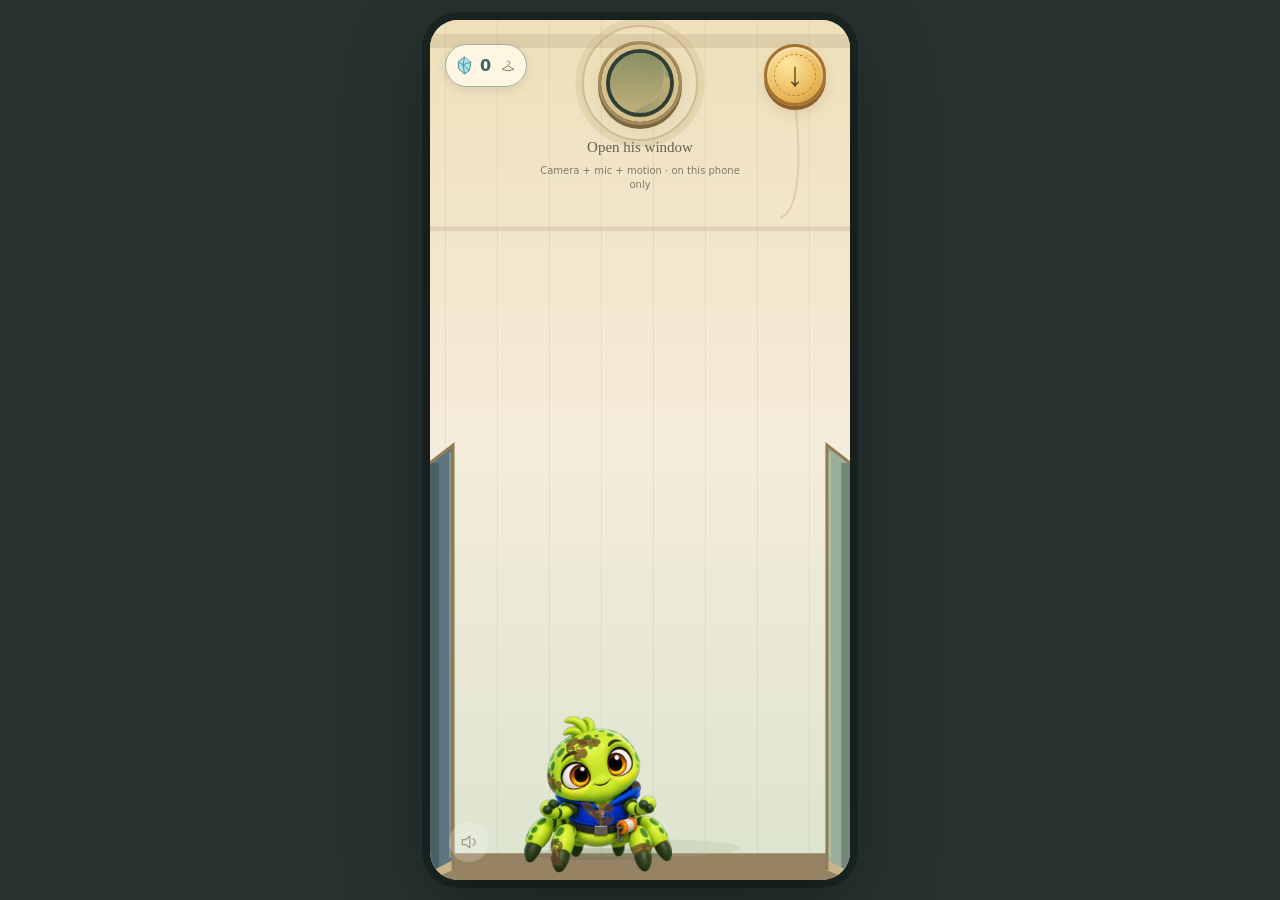
==== index.html @ c440d791 "Stock Byte’s wardrobe, reciprocal toys and crystal collection" ====
<!doctype html>
<html lang="en">
<head>
  <meta charset="utf-8">
  <meta name="viewport" content="width=device-width, initial-scale=1, maximum-scale=1, user-scalable=no, viewport-fit=cover">
  <meta name="theme-color" content="#efe7d8">
  <meta name="description" content="A little creature with a home, a quiet nook, a bathroom, a kitchen with biscuits to steal, and somewhere above.">
  <title>Spider Byte · Sunburn VIII</title>
  <link rel="stylesheet" href="style.css">
</head>
<body>
  <main id="playground" aria-label="Spider Byte's home">
    <canvas id="scene" aria-label="Spider Byte's connected home and the world above"></canvas>
    <button id="gravity-toggle" type="button" aria-pressed="false" aria-label="Let Byte feel your phone's gravity">
      <span class="gravity-arrow" aria-hidden="true">↓</span>
      <span id="gravity-label" class="sr-only">SCREEN OWNS DOWN</span>
    </button>
    <div id="gravity-status" role="status" aria-live="polite"></div>
    <button id="sound-toggle" type="button" aria-pressed="true" aria-label="Mute Byte's sounds">
      <svg viewBox="0 0 24 24" aria-hidden="true"><path d="M4 9h4l5-4v14l-5-4H4z M17 8q5 4 0 8"/><path class="mute-line" d="M3 3l18 18"/></svg>
    </button>
    <section id="room-port" aria-label="Byte’s window into your room">
      <button id="room-window" type="button" aria-pressed="false">
        <video id="room-view" muted autoplay playsinline aria-hidden="true"></video>
        <span class="shutter" aria-hidden="true"><i></i><i></i><i></i></span>
        <span class="ear-ring" aria-hidden="true"></span>
      </button>
      <p id="room-caption"></p>
      <div id="room-fallback" hidden><button type="button" data-sense="camera">Light only</button><button type="button" data-sense="audio">Sound only</button></div>
    </section>
    <button id="crystal-wallet" type="button" aria-label="Open Byte's wardrobe"><svg viewBox="0 0 24 28" aria-hidden="true"><path d="m12 2 9 7-2 12-7 5-8-7L3 9z"/><path d="m12 2-2 11 11-4M3 9l7 4 2 13m-2-13 9 8"/></svg><span id="crystal-balance">0</span><svg class="wallet-bag" viewBox="0 0 24 24" aria-hidden="true"><path d="M10 6a3 3 0 0 1 5 2c0 2-3 2-3 4L3 18q9 4 18 0l-9-6"/></svg><small id="run-crystals" hidden></small></button>
    <dialog id="crystal-shop" aria-labelledby="shop-title">
      <div class="shop-window"><header><div><p class="shop-eyebrow">SMALL THINGS. BIG PERSONALITY.</p><h2 id="shop-title">Little treasures</h2></div><button id="shop-close" type="button" aria-label="Close collection">×</button></header>
      <div class="shop-wallet"><span>◇</span> <strong id="shop-balance">0</strong><span>crystals</span></div>
      <div class="wardrobe-stage"><canvas id="wardrobe-preview" width="240" height="250" aria-label="Preview of Byte’s selected outfit"></canvas></div>
      <nav id="treasure-tabs" aria-label="Treasure categories"></nav><div id="shop-items"></div><p id="shop-status" role="status" aria-live="polite"></p><footer>Climb for crystals. Keep the memories.<br>Every five in one climb brings a fragment home.</footer></div>
    </dialog>
    <div id="arrival" role="status"><span>Spider Byte</span><i></i><i></i><i></i></div>
  </main>
  <script src="room.js"></script>
  <script src="home.js"></script>
  <script src="crystal.js"></script>
  <script src="bathroom.js"></script>
  <script src="kitchen.js"></script>
  <script src="catalogue.js"></script>
  <script src="possessions.js"></script>
  <script src="economy.js"></script>
  <script src="game.js"></script>
</body>
</html>
---- style.css ----
* { box-sizing: border-box; }
html, body { margin: 0; width: 100%; height: 100%; overflow: hidden; }
body { background: #263330; display:flex; align-items:center; justify-content:center; overscroll-behavior:none; -webkit-user-select:none; user-select:none; -webkit-tap-highlight-color:transparent; touch-action:none; }
#playground { position:relative; width:100%; height:100%; height:100dvh; overflow:hidden; background:#efe7d8; isolation:isolate; }
canvas { display:block; width:100%; height:100%; touch-action:none; }
#crystal-scenery { position:absolute; inset:0; z-index:0; display:none; pointer-events:none; }
.crystal-sky, .crystal-optical, .crystal-band { position:absolute; left:0; top:0; pointer-events:none; }
.crystal-sky, .crystal-material { will-change:transform; transform-origin:0 0; }
.crystal-material { position:absolute; inset:0; pointer-events:none; }
#scene { position:relative; z-index:1; }
body.obby-away #crystal-scenery { display:block; }
button { -webkit-tap-highlight-color:transparent; touch-action:manipulation; cursor:pointer; }
#gravity-toggle { position:absolute; z-index:2; top:max(24px,env(safe-area-inset-top)); right:max(24px,env(safe-area-inset-right)); width:62px; height:62px; padding:0; border:3px solid #a4712e; border-radius:50%; background:radial-gradient(circle at 38% 30%,#ffe7a0,#e9b757 64%,#c98b32); box-shadow:0 4px 0 #8a602e,0 7px 14px #8b642c30,inset 0 2px 3px #fff9; color:#614727; font:500 34px/1 Georgia,serif; transition:background .25s,box-shadow .25s; }
#gravity-toggle:before { content:''; position:absolute; inset:7px; border:1px dashed #b98136; border-radius:50%; }
#gravity-toggle[aria-pressed=true] { background:radial-gradient(circle at 38% 30%,#d5f0e4,#82b5ab 64%,#538780); border-color:#3b6c64; box-shadow:0 4px 0 #31544f,0 7px 14px #375b4f30,inset 0 2px 3px #fff9; color:#294e48; }
#gravity-toggle[aria-pressed=true]:before { border-color:#5b9086; }
#gravity-toggle:active { transform:translateY(2px); }
#gravity-toggle.gravity-loose { z-index:4; will-change:left,top; }
#gravity-toggle.gravity-loose:active { transform:none; }
.gravity-arrow { display:block; transform:rotate(var(--down-angle,0deg)); }
#gravity-status { position:absolute; z-index:5; top:max(99px,calc(env(safe-area-inset-top) + 77px)); right:24px; width:170px; padding:9px 12px; border-radius:12px; background:#fff8e9eb; color:#655743; font:500 12px/1.4 system-ui,sans-serif; box-shadow:0 2px 12px #47392115; pointer-events:none; }
#gravity-status:empty { display:none; }
#sound-toggle { position:absolute; z-index:2; left:max(19px,env(safe-area-inset-left)); bottom:max(18px,env(safe-area-inset-bottom)); width:40px; height:40px; padding:10px; border:0; border-radius:50%; background:#fff5; color:#756f5d; opacity:.62; }
#sound-toggle svg { width:100%; height:100%; fill:none; stroke:currentColor; stroke-width:1.5; stroke-linecap:round; stroke-linejoin:round; }
.mute-line { display:none; }
#sound-toggle[aria-pressed=false] .mute-line { display:block; }
button:focus-visible { outline:3px solid #3a7568; outline-offset:5px; }
body.obby-away #gravity-toggle,body.obby-away #gravity-status { display:none; }
#arrival { position:absolute; inset:0; display:flex; gap:7px; align-items:center; justify-content:center; background:#efe7d8; color:#71684f; font:500 17px Georgia,serif; transition:opacity .4s; pointer-events:none; }
#arrival span { margin-right:8px; }
#arrival i { width:3px; height:3px; background:#968361; border-radius:50%; animation:arrive 1.2s infinite ease-in-out; }
#arrival i:nth-child(3) { animation-delay:.15s; } #arrival i:nth-child(4) { animation-delay:.3s; }
#arrival.ready { opacity:0; }
.sr-only { position:absolute; width:1px; height:1px; padding:0; margin:-1px; overflow:hidden; clip:rect(0,0,0,0); white-space:nowrap; border:0; }
@keyframes arrive { 50% { transform:translateY(-4px); opacity:.4; } }
@media(min-width:650px) { #playground { width:420px; height:min(860px,calc(100dvh - 36px)); border-radius:28px; box-shadow:0 26px 90px #0005,0 0 0 8px #1b2623; } }
@media(prefers-reduced-motion:reduce) { #arrival i { animation:none; } }

#room-port { position:absolute; z-index:5; top:max(21px,env(safe-area-inset-top)); left:50%; transform:translateX(-50%); width:220px; text-align:center; pointer-events:none; }
#room-window { display:block; position:relative; width:84px; height:84px; margin:0 auto; padding:0; overflow:visible; border:3px solid #a78c59; border-radius:50%; background:#303f36; color:#eadca6; box-shadow:0 4px 0 #796740,0 7px 20px #5b5c3520,inset 0 0 0 5px #d5c18e; pointer-events:auto; }
#room-view { position:absolute; inset:4px; width:70px; height:70px; border-radius:50%; object-fit:cover; transform:scaleX(-1); opacity:0; filter:blur(1px) saturate(.8); transition:opacity .6s; }
.room-camera #room-view { opacity:1; }
.shutter { position:absolute; inset:9px; overflow:hidden; border-radius:50%; background:radial-gradient(circle,#14201e,#53654f); transition:opacity .5s; }
.shutter i { position:absolute; left:12px; top:-6px; width:55px; height:68px; background:linear-gradient(125deg,#c7b47c,#7d895f); border:1px solid #dfd2a550; border-radius:4px 36px 4px 36px; transform-origin:20px 38px; transform:rotate(0deg); }
.shutter i:nth-child(2) { transform:rotate(120deg); }.shutter i:nth-child(3) { transform:rotate(240deg); }
#room-window.open .shutter { opacity:0; pointer-events:none; }
#room-window.open { background:radial-gradient(circle,var(--window-color,#cbac75),#4b5a45); }
.ear-ring { position:absolute; inset:-8px; border:1px solid #b8965e; opacity:0; border-radius:50%; transform:scale(calc(1 + var(--listen,0) * .28)); }
#room-window.open .ear-ring { opacity:calc(.16 + var(--listen,0) * .65); }
#room-window.pending { animation:window-wait 1.4s infinite ease-in-out; }
#room-caption { margin:13px 0 0; color:#695f48; font:500 15px/1.3 Georgia,serif; text-shadow:0 1px 5px #fff8; }
#room-caption small { display:block; margin-top:6px; font:10px/1.4 system-ui,sans-serif; color:#81775f; }
.room-open #room-caption { animation:caption-rest 6s forwards; }
#room-window:focus-visible + #room-caption { animation:none; opacity:1; }
#room-fallback { margin-top:10px; pointer-events:auto; }
#room-fallback[hidden] { display:none; }
#room-fallback button { padding:7px 11px; margin:0 3px; border:1px solid #c4b68e; border-radius:20px; background:#fff9e9; font:11px system-ui,sans-serif; color:#665d48; }
body.obby-away #room-window { width:42px; height:42px; border-width:2px; }
body.obby-away #room-view { inset:3px; width:32px; height:32px; }
body.obby-away .shutter { inset:5px; }
body.obby-away #room-caption,body.obby-away #room-fallback { display:none; }
#sound-toggle { z-index:6; }
@keyframes window-wait { 50% { opacity:.65; } }
@keyframes caption-rest { 0%,65% { opacity:1; } 100% { opacity:0; } }

.room-partial #room-caption { animation:none; opacity:1; }
body.obby-away #room-port { top:auto; bottom:max(18px,env(safe-area-inset-bottom)); right:max(18px,env(safe-area-inset-right)); left:auto; transform:none; width:42px; }
body.obby-away #room-port { display:none; }

/* Bathroom masonry is cached once; Byte, fixtures and water retain native-DPR rendering. */
#bathroom-scenery { position:absolute; inset:0; width:100%; height:100%; z-index:0; display:none; pointer-events:none; }
body.bathroom-here:not(.obby-away) #bathroom-scenery { display:block; }
#kitchen-scenery { position:absolute; inset:0; width:100%; height:100%; z-index:0; display:none; pointer-events:none; }
body.kitchen-here:not(.obby-away) #kitchen-scenery { display:block; }

/* Small abstract wallet; the shop is deliberate UI while the home remains physical. */
#crystal-wallet { position:absolute; z-index:7; top:max(24px,env(safe-area-inset-top)); left:max(15px,env(safe-area-inset-left)); height:43px; min-width:82px; padding:7px 10px; display:flex; align-items:center; gap:7px; border:1px solid #9daf9d; border-radius:22px; background:#fff8e5ee; color:#3b646a; box-shadow:0 3px 10px #293e4320; font:600 16px/1 system-ui,sans-serif; font-variant-numeric:tabular-nums; }
#crystal-wallet svg { width:17px; height:23px; fill:#a7e5e6; stroke:#538e98; stroke-width:1.4; stroke-linejoin:round; }
.wallet-bag { margin-left:2px; }
#crystal-wallet .wallet-bag { width:16px; height:21px; fill:none; stroke:#8f866e; stroke-width:1.5; }
#run-crystals { position:absolute; top:47px; left:10px; letter-spacing:3px; font-size:9px; color:#e4fff1; text-shadow:0 1px 3px #345966; }
#run-crystals[hidden] { display:none; }
#crystal-wallet:after { content:attr(data-receipt); position:absolute; top:42px; left:0; width:120px; font:600 12px/1.3 system-ui,sans-serif; color:#effff0; text-shadow:0 1px 4px #274b56; opacity:0; pointer-events:none; }
#crystal-wallet.earned:after { animation:wallet-receipt .9s ease-out both; }
body.obby-away .wallet-bag { display:none; }
body.obby-away #crystal-wallet { background:#e1f5efdc; min-width:65px; cursor:default; }
@keyframes wallet-receipt { 0% { transform:translateY(5px); opacity:0; } 20%,65% { opacity:1; } 100% { transform:translateY(-5px); opacity:0; } }
#crystal-shop { box-sizing:border-box; width:min(390px,calc(100vw - 24px)); max-height:calc(100dvh - 32px); padding:0; border:1px solid #bfbea2; border-radius:25px; background:#faf4e5; color:#3d5149; box-shadow:0 20px 70px #172d3860; touch-action:pan-y; overflow:auto; }
#crystal-shop::backdrop { background:#2039328c; }
.shop-window { padding:22px 20px 14px; }
.shop-window header { display:flex; justify-content:space-between; align-items:center; gap:15px; }
.shop-eyebrow { margin:0 0 6px; letter-spacing:2px; font:600 9px/1.2 system-ui,sans-serif; color:#7f8d7a; }
.shop-window h2 { margin:0; font:500 28px/1.15 Georgia,serif; color:#3d5952; }
#shop-close { width:38px; height:38px; border:1px solid #d0d2bd; border-radius:50%; background:#f0eedd; color:#687767; font:26px/1 system-ui,sans-serif; }
.shop-wallet { display:flex; justify-content:center; align-items:center; gap:6px; margin:13px 0 -8px; color:#5f8d8b; font:12px system-ui,sans-serif; }
.shop-wallet strong { font-size:17px; }
.wardrobe-stage { height:227px; background:radial-gradient(ellipse at 50% 85%,#cbd8c3 0,transparent 60%); }
#wardrobe-preview { width:218px; height:227px; margin:auto; pointer-events:none; }
#shop-items { display:grid; grid-template-columns:1fr 1fr; gap:10px; }
.shop-item { position:relative; border:1px solid #d6d3bd; border-radius:17px; padding:9px 10px 12px; text-align:center; background:#fffbed; }
.shop-item.selected { border-color:#8bada3; box-shadow:inset 0 0 0 1px #b8cfc0; }
.item-preview { width:100%; height:65px; padding:0; border:0; background:transparent; }
.item-preview img { width:104px; height:65px; object-fit:contain; }
.shop-item h3 { margin:6px 0 5px; font:500 17px Georgia,serif; }
.shop-item p { margin:0; min-height:31px; font:11px/1.35 system-ui,sans-serif; color:#7a816b; }
.item-ownership { display:block; height:18px; margin-top:8px; letter-spacing:1px; font:600 8px system-ui,sans-serif; color:#7f9b82; }
.item-action { width:100%; padding:10px 4px; border:1px solid #638b7f; border-radius:12px; color:#fff8e1; background:#527d70; font:600 12px system-ui,sans-serif; }
.item-action:disabled { background:#e5e6d8; border-color:#d7d9c7; color:#939b88; cursor:default; }
#shop-status { height:17px; margin:12px 0 0; text-align:center; font:12px system-ui,sans-serif; color:#607c68; }
.shop-window footer { padding-top:12px; text-align:center; color:#8e947e; font:10px/1.6 system-ui,sans-serif; }

.shop-item { min-width:0; }
.item-preview img { max-width:100%; }
.shop-window header { position:sticky; top:-1px; z-index:2; background:#faf4e5; padding:4px 0 9px; }
body.obby-away #crystal-wallet:after { top:62px; width:170px; text-align:left; font-size:11px; }

#crystal-wallet:after { color:#476f69; text-shadow:0 1px 2px #fff9; }
body.obby-away #crystal-wallet:after { color:#effff0; text-shadow:0 1px 4px #274b56; }
/* The large catalogue is browsable; ownership is managed through furniture. */
#treasure-tabs { display:flex; flex-wrap:wrap; gap:6px; padding:7px 0 14px; }
#treasure-tabs button { border:1px solid #cbd0ba; background:#eeeede; color:#617563; border-radius:16px; padding:8px 10px; font:600 11px system-ui; }
#treasure-tabs button.selected { color:#fff8e2; background:#527d70; border-color:#527d70; }
.empty-collection { grid-column:1/-1; text-align:center; color:#7a896f; font:14px Georgia; padding:24px 8px; }
#possession-drawer { box-sizing:border-box; width:min(390px,calc(100vw - 24px)); max-height:calc(100dvh - 32px); padding:0; border:1px solid #b9c1a7; border-radius:24px; background:#f0efdc; color:#405948; overflow:auto; touch-action:pan-y; box-shadow:0 20px 70px #172d3860; }
#possession-drawer::backdrop { background:#2039328c; }
.collection-window { padding:22px 18px; }
.collection-window header { display:flex; justify-content:space-between; align-items:center; gap:10px; position:sticky; top:0; z-index:2; background:#f0efdc; }
.collection-window h2 { font:500 25px Georgia; margin:0 0 15px; }
.collection-close { width:36px; height:36px; border:1px solid #c3c8ad; border-radius:50%; background:#e6e9d4; color:#637964; font-size:25px; }
.collection-items { display:grid; grid-template-columns:1fr 1fr; gap:10px; }
.collection-items article { min-width:0; padding:12px 9px; background:#faf8e9; border:1px solid #cfd1b9; border-radius:16px; text-align:center; }
.collection-items img { width:104px; max-width:100%; height:65px; object-fit:contain; }
.collection-items h3 { font:17px Georgia; margin:5px 0; }
.collection-items p,.collection-note { font:11px/1.4 system-ui; color:#7b886e; }
.collection-items button { width:100%; border:1px solid #648673; border-radius:12px; background:#557d68; color:#fff7df; padding:11px 3px; font:600 12px system-ui; }
.collection-note { text-align:center; margin:20px 0 0; }
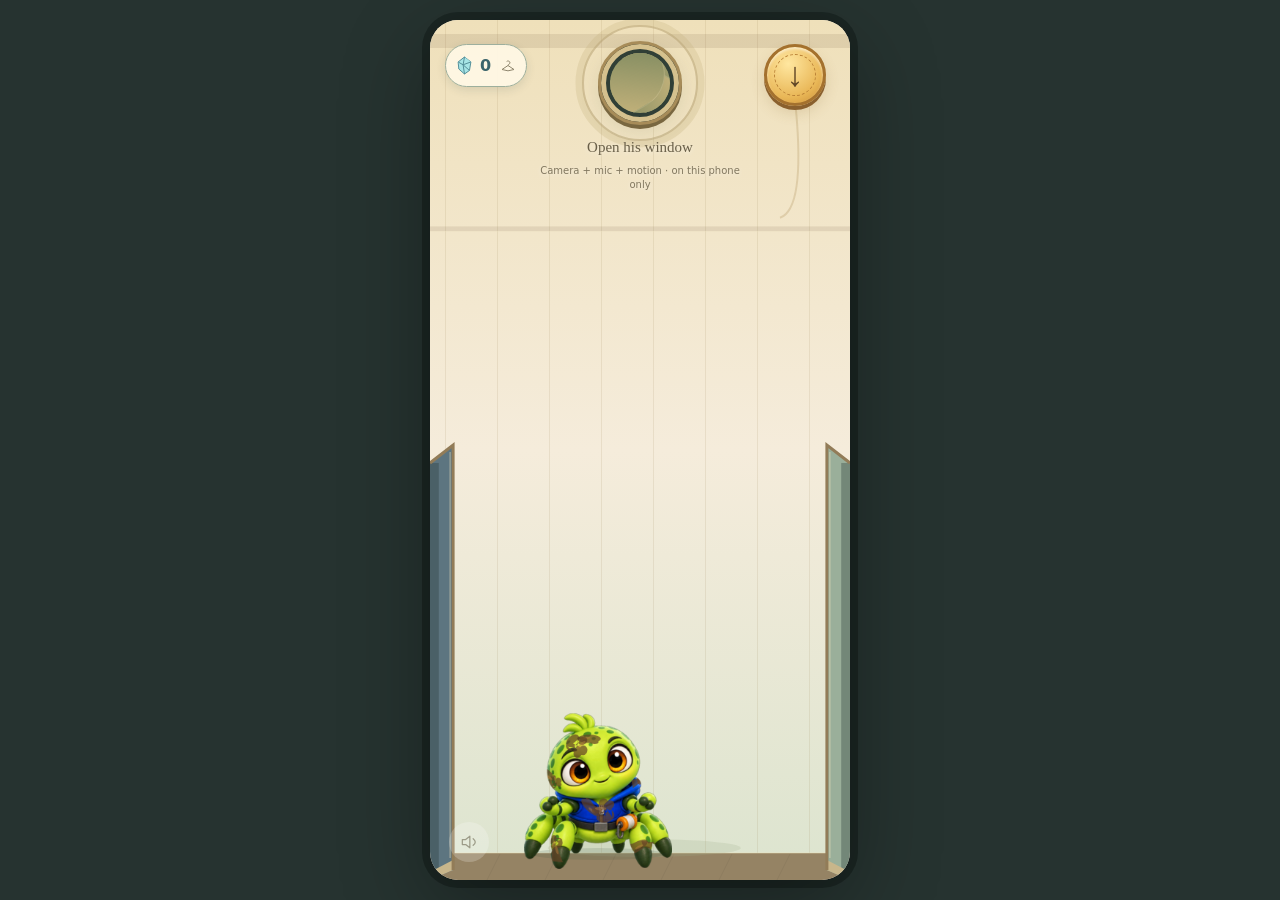
==== commit d15bdff5: "Deepen Byte's life with contextual dreams, physical treats and authored reactions" ====
--- a/index.html
+++ b/index.html
@@ -5,7 +5,7 @@
   <meta name="viewport" content="width=device-width, initial-scale=1, maximum-scale=1, user-scalable=no, viewport-fit=cover">
   <meta name="theme-color" content="#efe7d8">
   <meta name="description" content="A little creature with a home, a quiet nook, a bathroom, a kitchen with biscuits to steal, and somewhere above.">
-  <title>Spider Byte · Sunburn VIII</title>
+  <title>Spider Byte · Sunburn IX</title>
   <link rel="stylesheet" href="style.css">
 </head>
 <body>
@@ -30,10 +30,10 @@
     </section>
     <button id="crystal-wallet" type="button" aria-label="Open Byte's wardrobe"><svg viewBox="0 0 24 28" aria-hidden="true"><path d="m12 2 9 7-2 12-7 5-8-7L3 9z"/><path d="m12 2-2 11 11-4M3 9l7 4 2 13m-2-13 9 8"/></svg><span id="crystal-balance">0</span><svg class="wallet-bag" viewBox="0 0 24 24" aria-hidden="true"><path d="M10 6a3 3 0 0 1 5 2c0 2-3 2-3 4L3 18q9 4 18 0l-9-6"/></svg><small id="run-crystals" hidden></small></button>
     <dialog id="crystal-shop" aria-labelledby="shop-title">
-      <div class="shop-window"><header><div><p class="shop-eyebrow">SMALL THINGS. BIG PERSONALITY.</p><h2 id="shop-title">Little treasures</h2></div><button id="shop-close" type="button" aria-label="Close collection">×</button></header>
+      <div class="shop-window"><header><div><p class="shop-eyebrow">SMALL THINGS. BIG PERSONALITY.</p><h2 id="shop-title">Little Treasures</h2></div><button id="shop-close" type="button" aria-label="Close collection">×</button></header>
       <div class="shop-wallet"><span>◇</span> <strong id="shop-balance">0</strong><span>crystals</span></div>
       <div class="wardrobe-stage"><canvas id="wardrobe-preview" width="240" height="250" aria-label="Preview of Byte’s selected outfit"></canvas></div>
-      <nav id="treasure-tabs" aria-label="Treasure categories"></nav><div id="shop-items"></div><p id="shop-status" role="status" aria-live="polite"></p><footer>Climb for crystals. Keep the memories.<br>Every five in one climb brings a fragment home.</footer></div>
+      <p id="shop-caption"></p><nav id="treasure-tabs" aria-label="Treasure categories"></nav><div id="shop-items"></div><p id="shop-status" role="status" aria-live="polite"></p><footer>Climb for crystals. Keep the memories.<br>Every five in one climb brings a fragment home.</footer></div>
     </dialog>
     <div id="arrival" role="status"><span>Spider Byte</span><i></i><i></i><i></i></div>
   </main>
@@ -45,6 +45,7 @@
   <script src="catalogue.js"></script>
   <script src="possessions.js"></script>
   <script src="economy.js"></script>
+  <script src="life-details.js"></script>
   <script src="game.js"></script>
 </body>
 </html>
--- a/style.css
+++ b/style.css
@@ -134,3 +134,5 @@
 .collection-items p,.collection-note { font:11px/1.4 system-ui; color:#7b886e; }
 .collection-items button { width:100%; border:1px solid #648673; border-radius:12px; background:#557d68; color:#fff7df; padding:11px 3px; font:600 12px system-ui; }
 .collection-note { text-align:center; margin:20px 0 0; }
+
+#shop-caption { margin:0 0 10px; color:#7a816b; font:12px/1.5 Georgia,serif; text-align:center; }
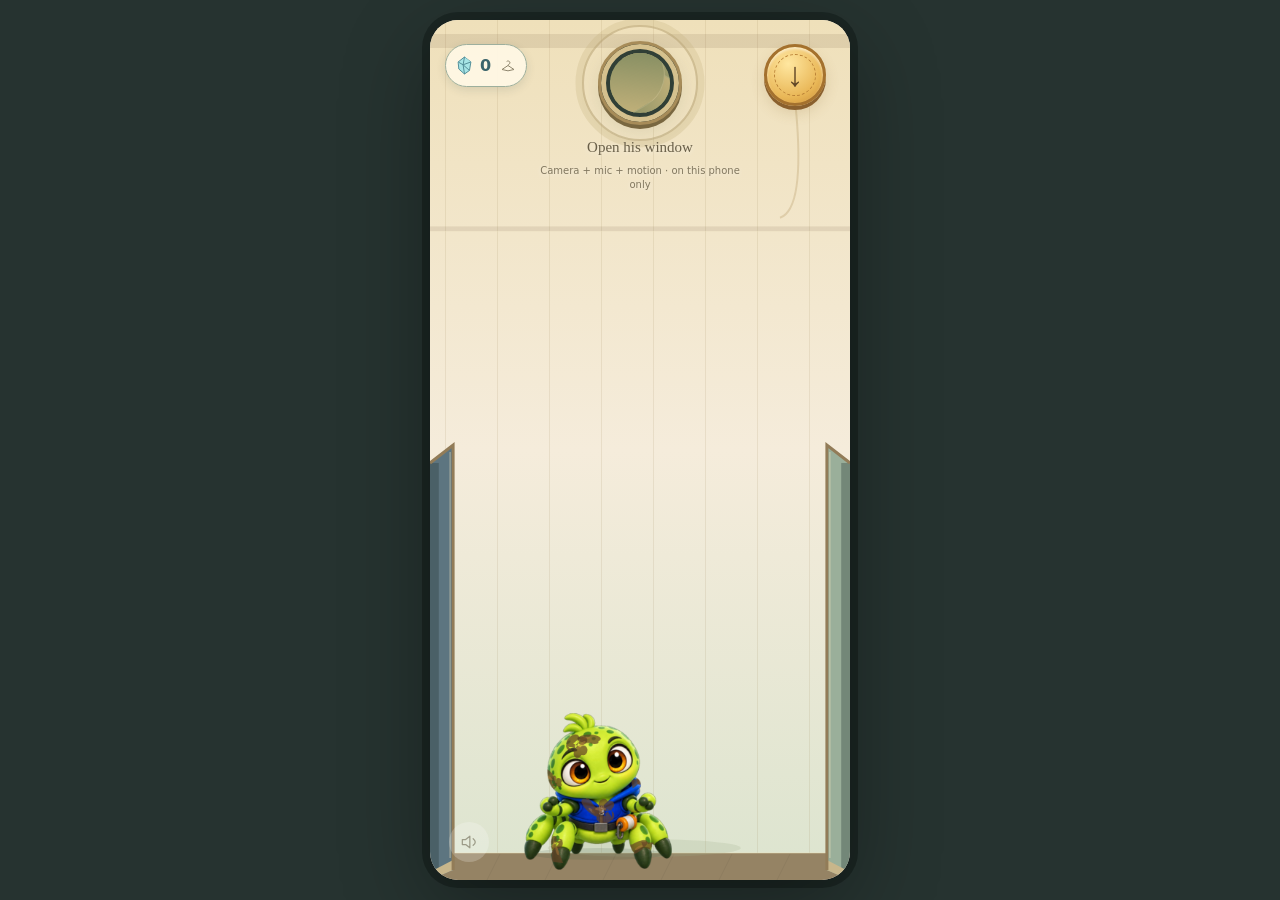
==== commit f7c1c28f: "Sunburn X: Byte asks for care, cheats at fetch and inhabits a quiet home" ====
--- a/index.html
+++ b/index.html
@@ -5,7 +5,7 @@
   <meta name="viewport" content="width=device-width, initial-scale=1, maximum-scale=1, user-scalable=no, viewport-fit=cover">
   <meta name="theme-color" content="#efe7d8">
   <meta name="description" content="A little creature with a home, a quiet nook, a bathroom, a kitchen with biscuits to steal, and somewhere above.">
-  <title>Spider Byte · Sunburn IX</title>
+  <title>Spider Byte · Sunburn X</title>
   <link rel="stylesheet" href="style.css">
 </head>
 <body>
@@ -46,6 +46,7 @@
   <script src="possessions.js"></script>
   <script src="economy.js"></script>
   <script src="life-details.js"></script>
+  <script src="household.js"></script>
   <script src="game.js"></script>
 </body>
 </html>
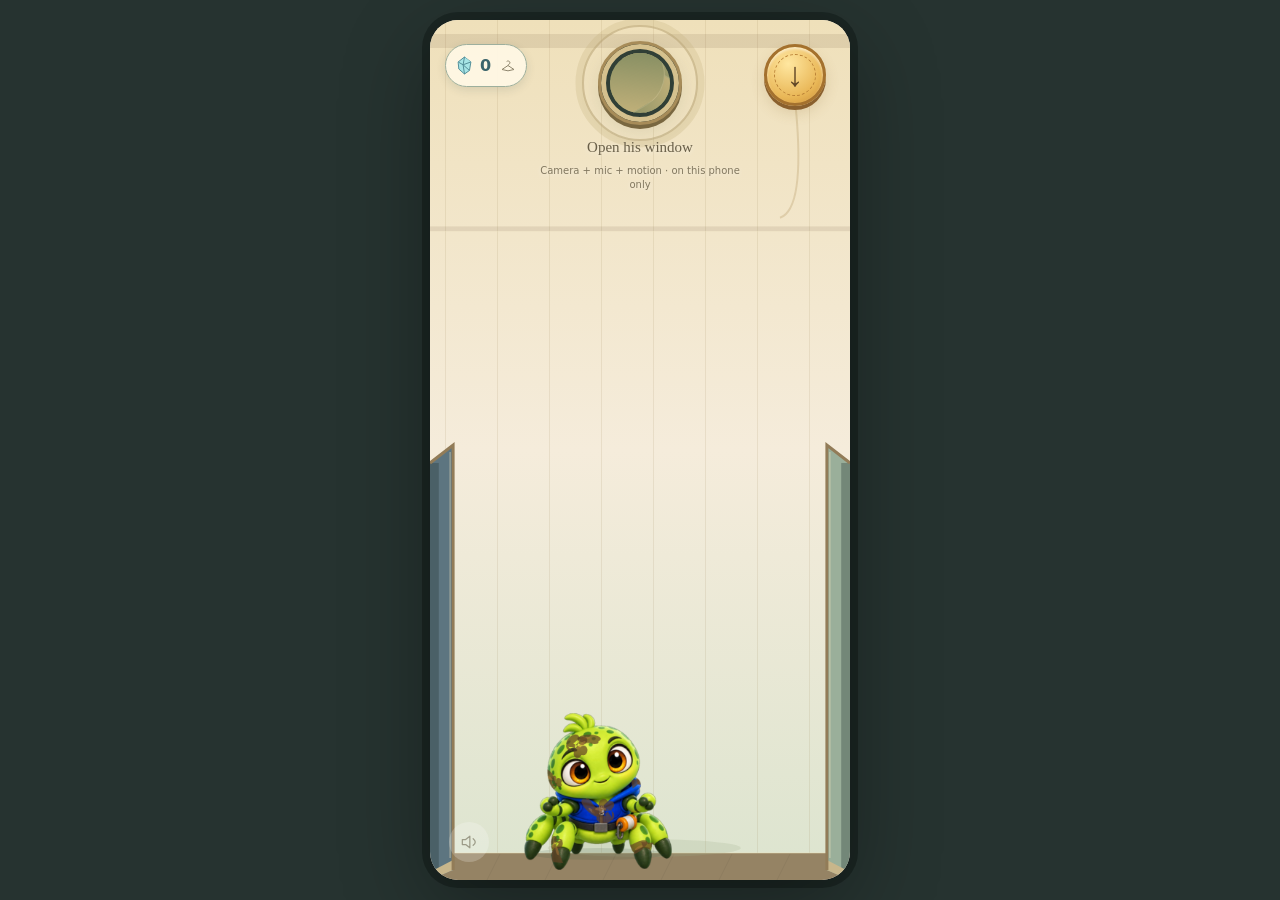
==== commit a41c5b2b: "Leave sparse persistent evidence of Byte’s unseen life" ====
--- a/index.html
+++ b/index.html
@@ -5,7 +5,7 @@
   <meta name="viewport" content="width=device-width, initial-scale=1, maximum-scale=1, user-scalable=no, viewport-fit=cover">
   <meta name="theme-color" content="#efe7d8">
   <meta name="description" content="A little creature with a home, a quiet nook, a bathroom, a kitchen with biscuits to steal, and somewhere above.">
-  <title>Spider Byte · Sunburn X</title>
+  <title>Spider Byte · Sunburn XI</title>
   <link rel="stylesheet" href="style.css">
 </head>
 <body>
@@ -47,6 +47,7 @@
   <script src="economy.js"></script>
   <script src="life-details.js"></script>
   <script src="household.js"></script>
+  <script src="unseen.js"></script>
   <script src="game.js"></script>
 </body>
 </html>
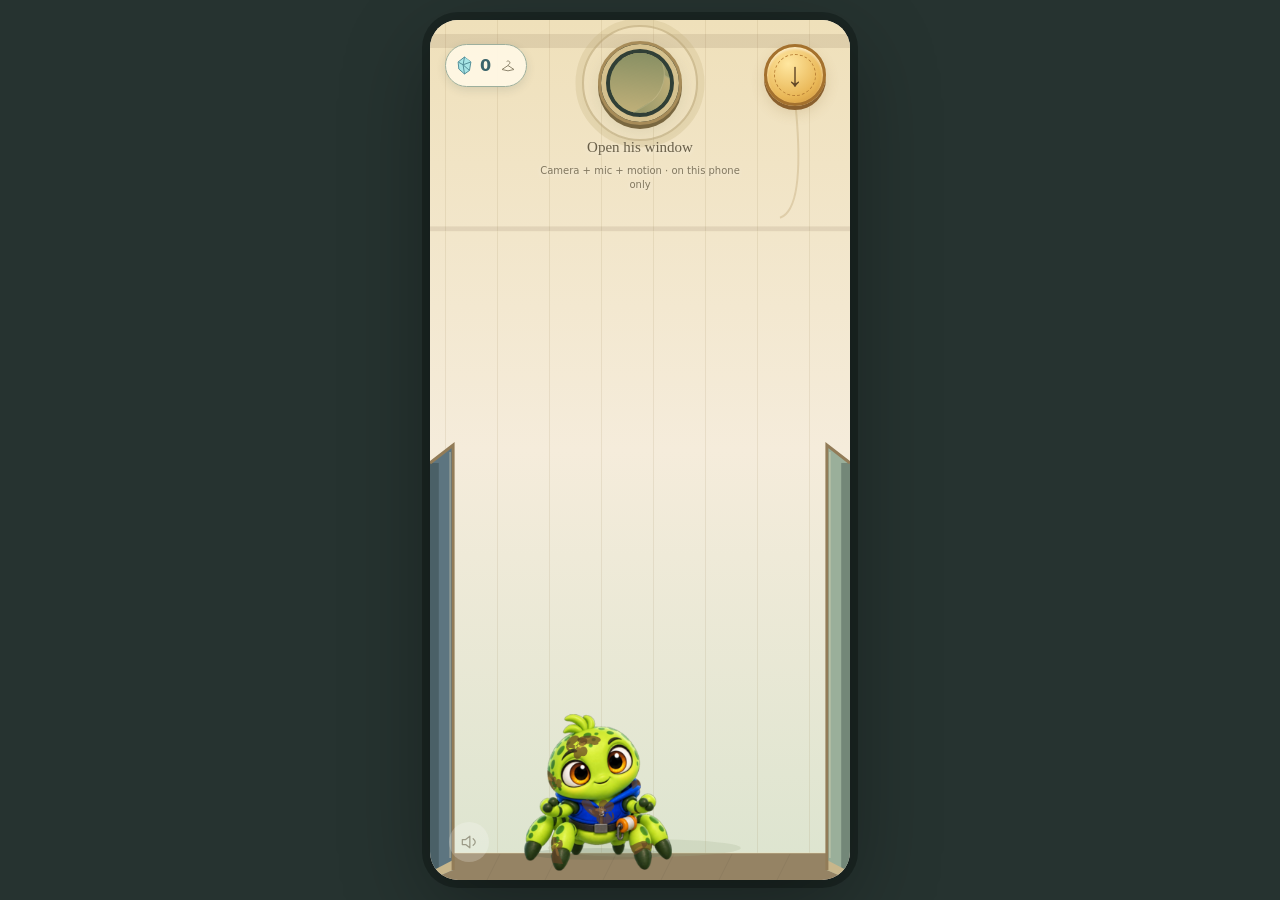
==== commit 0352eecb: "Give Byte an independent backyard and a physically peelable screen prank" ====
--- a/index.html
+++ b/index.html
@@ -4,13 +4,13 @@
   <meta charset="utf-8">
   <meta name="viewport" content="width=device-width, initial-scale=1, maximum-scale=1, user-scalable=no, viewport-fit=cover">
   <meta name="theme-color" content="#efe7d8">
-  <meta name="description" content="A little creature with a home, a quiet nook, a bathroom, a kitchen with biscuits to steal, and somewhere above.">
-  <title>Spider Byte · Sunburn XI</title>
+  <meta name="description" content="A little creature with a connected home, a garden to wander, biscuits to steal, and somewhere above.">
+  <title>Spider Byte · Sunburn XII</title>
   <link rel="stylesheet" href="style.css">
 </head>
 <body>
   <main id="playground" aria-label="Spider Byte's home">
-    <canvas id="scene" aria-label="Spider Byte's connected home and the world above"></canvas>
+    <canvas id="scene" aria-label="Spider Byte's connected home, isometric backyard and the world above"></canvas>
     <button id="gravity-toggle" type="button" aria-pressed="false" aria-label="Let Byte feel your phone's gravity">
       <span class="gravity-arrow" aria-hidden="true">↓</span>
       <span id="gravity-label" class="sr-only">SCREEN OWNS DOWN</span>
@@ -48,6 +48,8 @@
   <script src="life-details.js"></script>
   <script src="household.js"></script>
   <script src="unseen.js"></script>
+  <script src="backyard.js"></script>
+  <script src="screen-web.js"></script>
   <script src="game.js"></script>
 </body>
 </html>
--- a/style.css
+++ b/style.css
@@ -136,3 +136,12 @@
 .collection-note { text-align:center; margin:20px 0 0; }
 
 #shop-caption { margin:0 0 10px; color:#7a816b; font:12px/1.5 Georgia,serif; text-align:center; }
+
+/* The house stays home while the viewpoint is in the garden. */
+.backyard-away #gravity-toggle,.backyard-away #gravity-status,.backyard-away #room-port { visibility:hidden; pointer-events:none; }
+.backyard-away #kitchen-scenery,.backyard-away #bathroom-scenery,.backyard-away #crystal-scenery,.backyard-away #crystal-sky { visibility:hidden; }
+
+#backyard-scenery { position:absolute; inset:0; z-index:0; display:none; overflow:hidden; background:#d6e4cf; pointer-events:none; }
+body.backyard-away #backyard-scenery { display:block; }
+
+#screen-web-silk { position:absolute; inset:0; z-index:1; display:none; pointer-events:none; }
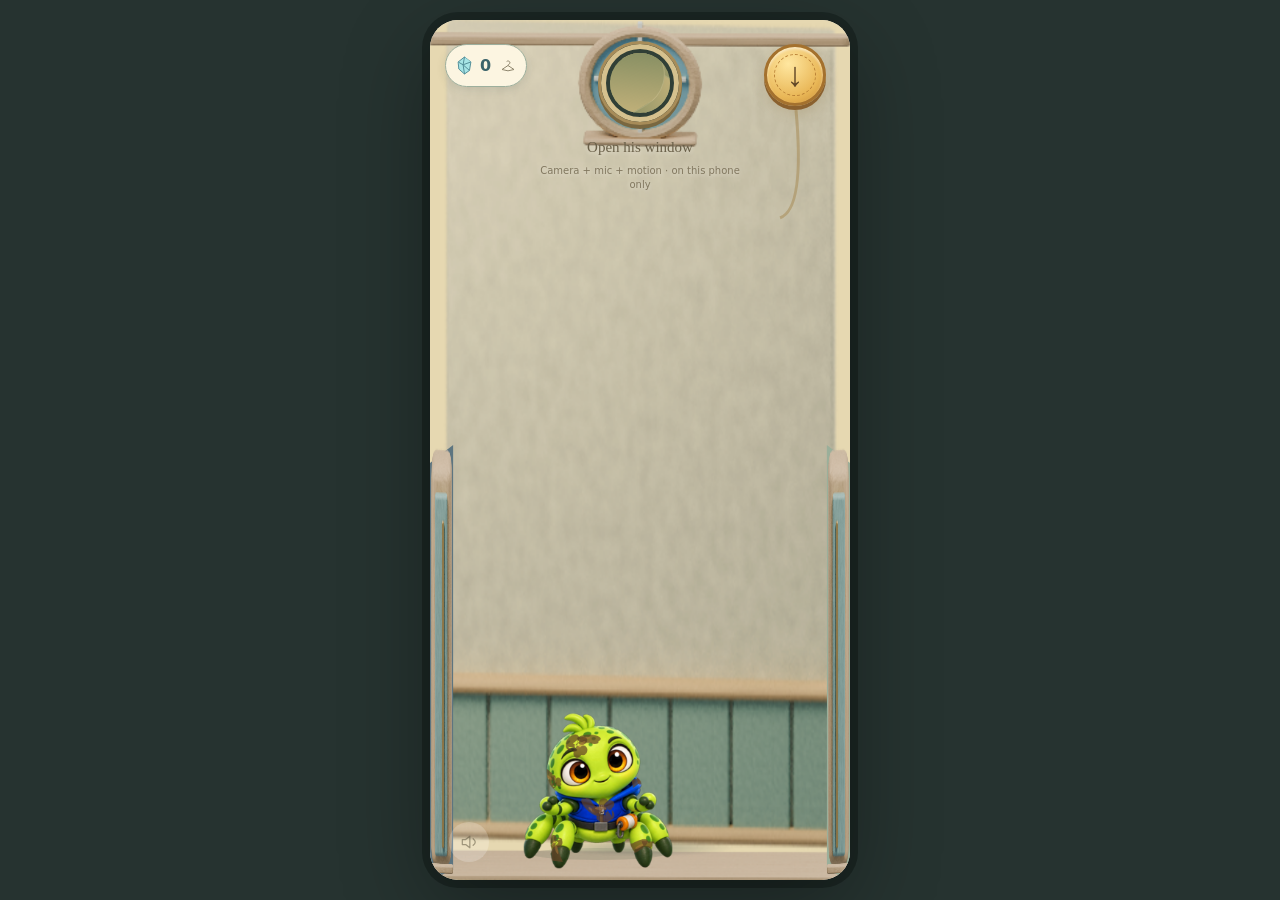
==== commit 78388d3f: "Author Sunburn XIII baked dimensional world candidate" ====
--- a/index.html
+++ b/index.html
@@ -5,7 +5,7 @@
   <meta name="viewport" content="width=device-width, initial-scale=1, maximum-scale=1, user-scalable=no, viewport-fit=cover">
   <meta name="theme-color" content="#efe7d8">
   <meta name="description" content="A little creature with a connected home, a garden to wander, biscuits to steal, and somewhere above.">
-  <title>Spider Byte · Sunburn XII</title>
+  <title>Spider Byte · Sunburn XIII</title>
   <link rel="stylesheet" href="style.css">
 </head>
 <body>
@@ -37,6 +37,7 @@
     </dialog>
     <div id="arrival" role="status"><span>Spider Byte</span><i></i><i></i><i></i></div>
   </main>
+  <script src="world-art.js"></script>
   <script src="room.js"></script>
   <script src="home.js"></script>
   <script src="crystal.js"></script>
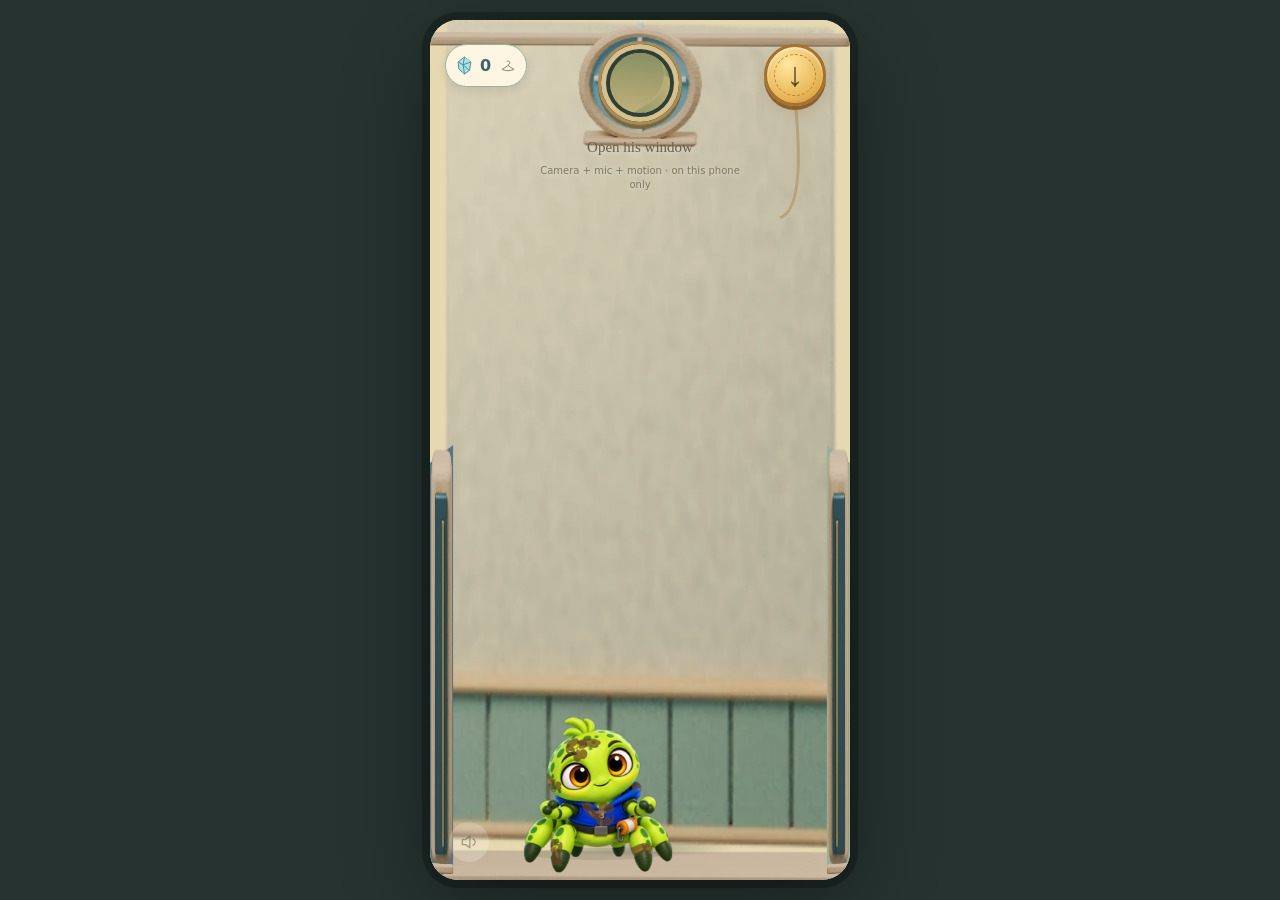
==== commit 10eb4290: "Package Sunburn XIII as standalone Little Bob Android release" ====
--- a/index.html
+++ b/index.html
@@ -5,21 +5,21 @@
   <meta name="viewport" content="width=device-width, initial-scale=1, maximum-scale=1, user-scalable=no, viewport-fit=cover">
   <meta name="theme-color" content="#efe7d8">
   <meta name="description" content="A little creature with a connected home, a garden to wander, biscuits to steal, and somewhere above.">
-  <title>Spider Byte · Sunburn XIII</title>
+  <title>Little Bob</title>
   <link rel="stylesheet" href="style.css">
 </head>
 <body>
-  <main id="playground" aria-label="Spider Byte's home">
-    <canvas id="scene" aria-label="Spider Byte's connected home, isometric backyard and the world above"></canvas>
-    <button id="gravity-toggle" type="button" aria-pressed="false" aria-label="Let Byte feel your phone's gravity">
+  <main id="playground" aria-label="Little Bob's home">
+    <canvas id="scene" aria-label="Little Bob's connected home, isometric backyard and the world above"></canvas>
+    <button id="gravity-toggle" type="button" aria-pressed="false" aria-label="Let Bob feel your phone's gravity">
       <span class="gravity-arrow" aria-hidden="true">↓</span>
       <span id="gravity-label" class="sr-only">SCREEN OWNS DOWN</span>
     </button>
     <div id="gravity-status" role="status" aria-live="polite"></div>
-    <button id="sound-toggle" type="button" aria-pressed="true" aria-label="Mute Byte's sounds">
+    <button id="sound-toggle" type="button" aria-pressed="true" aria-label="Mute Bob's sounds">
       <svg viewBox="0 0 24 24" aria-hidden="true"><path d="M4 9h4l5-4v14l-5-4H4z M17 8q5 4 0 8"/><path class="mute-line" d="M3 3l18 18"/></svg>
     </button>
-    <section id="room-port" aria-label="Byte’s window into your room">
+    <section id="room-port" aria-label="Bob’s window into your room">
       <button id="room-window" type="button" aria-pressed="false">
         <video id="room-view" muted autoplay playsinline aria-hidden="true"></video>
         <span class="shutter" aria-hidden="true"><i></i><i></i><i></i></span>
@@ -28,15 +28,16 @@
       <p id="room-caption"></p>
       <div id="room-fallback" hidden><button type="button" data-sense="camera">Light only</button><button type="button" data-sense="audio">Sound only</button></div>
     </section>
-    <button id="crystal-wallet" type="button" aria-label="Open Byte's wardrobe"><svg viewBox="0 0 24 28" aria-hidden="true"><path d="m12 2 9 7-2 12-7 5-8-7L3 9z"/><path d="m12 2-2 11 11-4M3 9l7 4 2 13m-2-13 9 8"/></svg><span id="crystal-balance">0</span><svg class="wallet-bag" viewBox="0 0 24 24" aria-hidden="true"><path d="M10 6a3 3 0 0 1 5 2c0 2-3 2-3 4L3 18q9 4 18 0l-9-6"/></svg><small id="run-crystals" hidden></small></button>
+    <button id="crystal-wallet" type="button" aria-label="Open Bob's wardrobe"><svg viewBox="0 0 24 28" aria-hidden="true"><path d="m12 2 9 7-2 12-7 5-8-7L3 9z"/><path d="m12 2-2 11 11-4M3 9l7 4 2 13m-2-13 9 8"/></svg><span id="crystal-balance">0</span><svg class="wallet-bag" viewBox="0 0 24 24" aria-hidden="true"><path d="M10 6a3 3 0 0 1 5 2c0 2-3 2-3 4L3 18q9 4 18 0l-9-6"/></svg><small id="run-crystals" hidden></small></button>
     <dialog id="crystal-shop" aria-labelledby="shop-title">
       <div class="shop-window"><header><div><p class="shop-eyebrow">SMALL THINGS. BIG PERSONALITY.</p><h2 id="shop-title">Little Treasures</h2></div><button id="shop-close" type="button" aria-label="Close collection">×</button></header>
       <div class="shop-wallet"><span>◇</span> <strong id="shop-balance">0</strong><span>crystals</span></div>
-      <div class="wardrobe-stage"><canvas id="wardrobe-preview" width="240" height="250" aria-label="Preview of Byte’s selected outfit"></canvas></div>
+      <div class="wardrobe-stage"><canvas id="wardrobe-preview" width="240" height="250" aria-label="Preview of Bob’s selected outfit"></canvas></div>
       <p id="shop-caption"></p><nav id="treasure-tabs" aria-label="Treasure categories"></nav><div id="shop-items"></div><p id="shop-status" role="status" aria-live="polite"></p><footer>Climb for crystals. Keep the memories.<br>Every five in one climb brings a fragment home.</footer></div>
     </dialog>
-    <div id="arrival" role="status"><span>Spider Byte</span><i></i><i></i><i></i></div>
+    <div id="arrival" role="status"><span>Little Bob</span><i></i><i></i><i></i></div>
   </main>
+  <script src="android-compat.js"></script>
   <script src="world-art.js"></script>
   <script src="room.js"></script>
   <script src="home.js"></script>
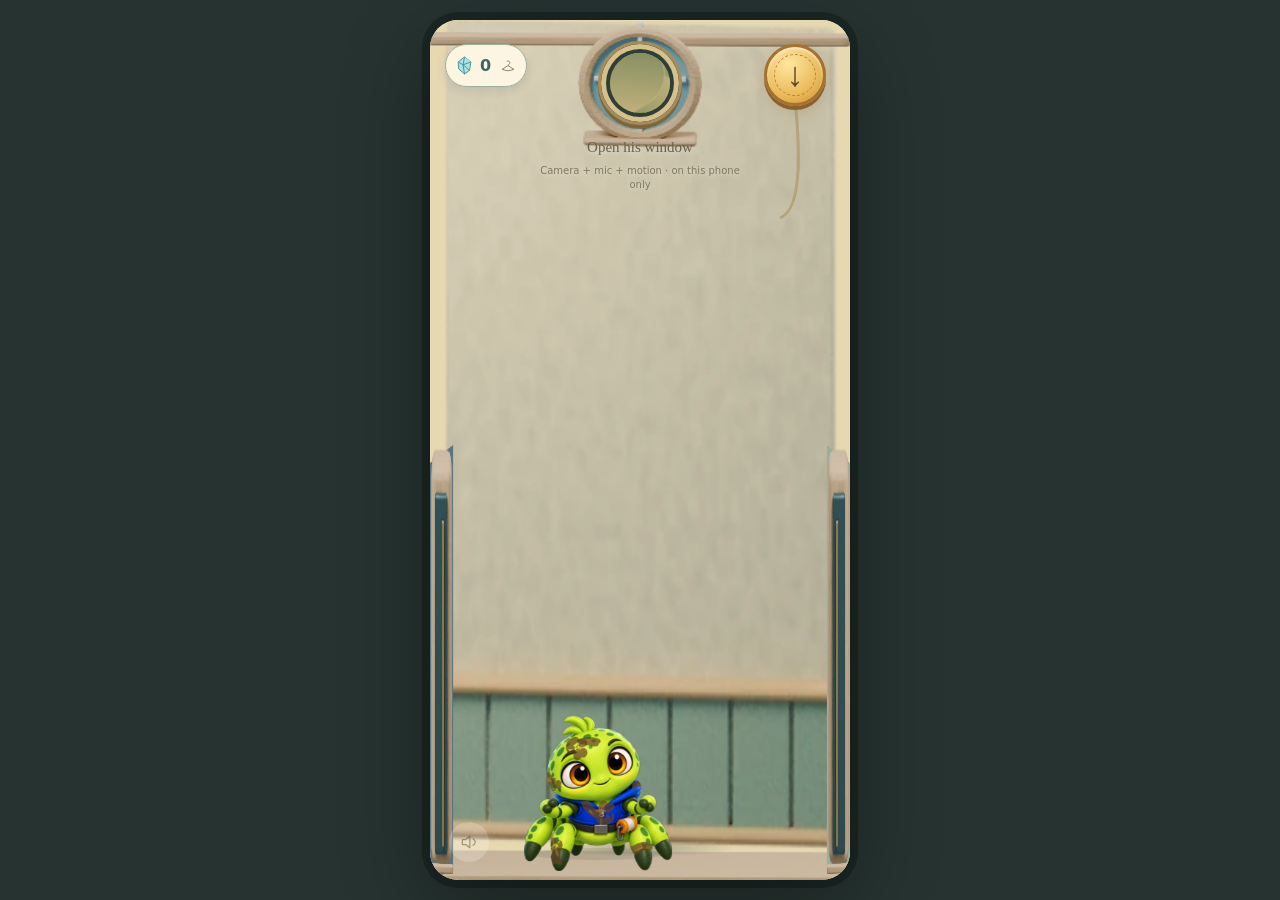
==== commit 08cb689d: "Add continuous physical playground to Little Bob's backyard" ====
--- a/index.html
+++ b/index.html
@@ -50,7 +50,8 @@
   <script src="life-details.js"></script>
   <script src="household.js"></script>
   <script src="unseen.js"></script>
-  <script src="backyard.js"></script>
+  <script src="playground.js"></script>
+<script src="backyard.js"></script>
   <script src="screen-web.js"></script>
   <script src="game.js"></script>
 </body>
